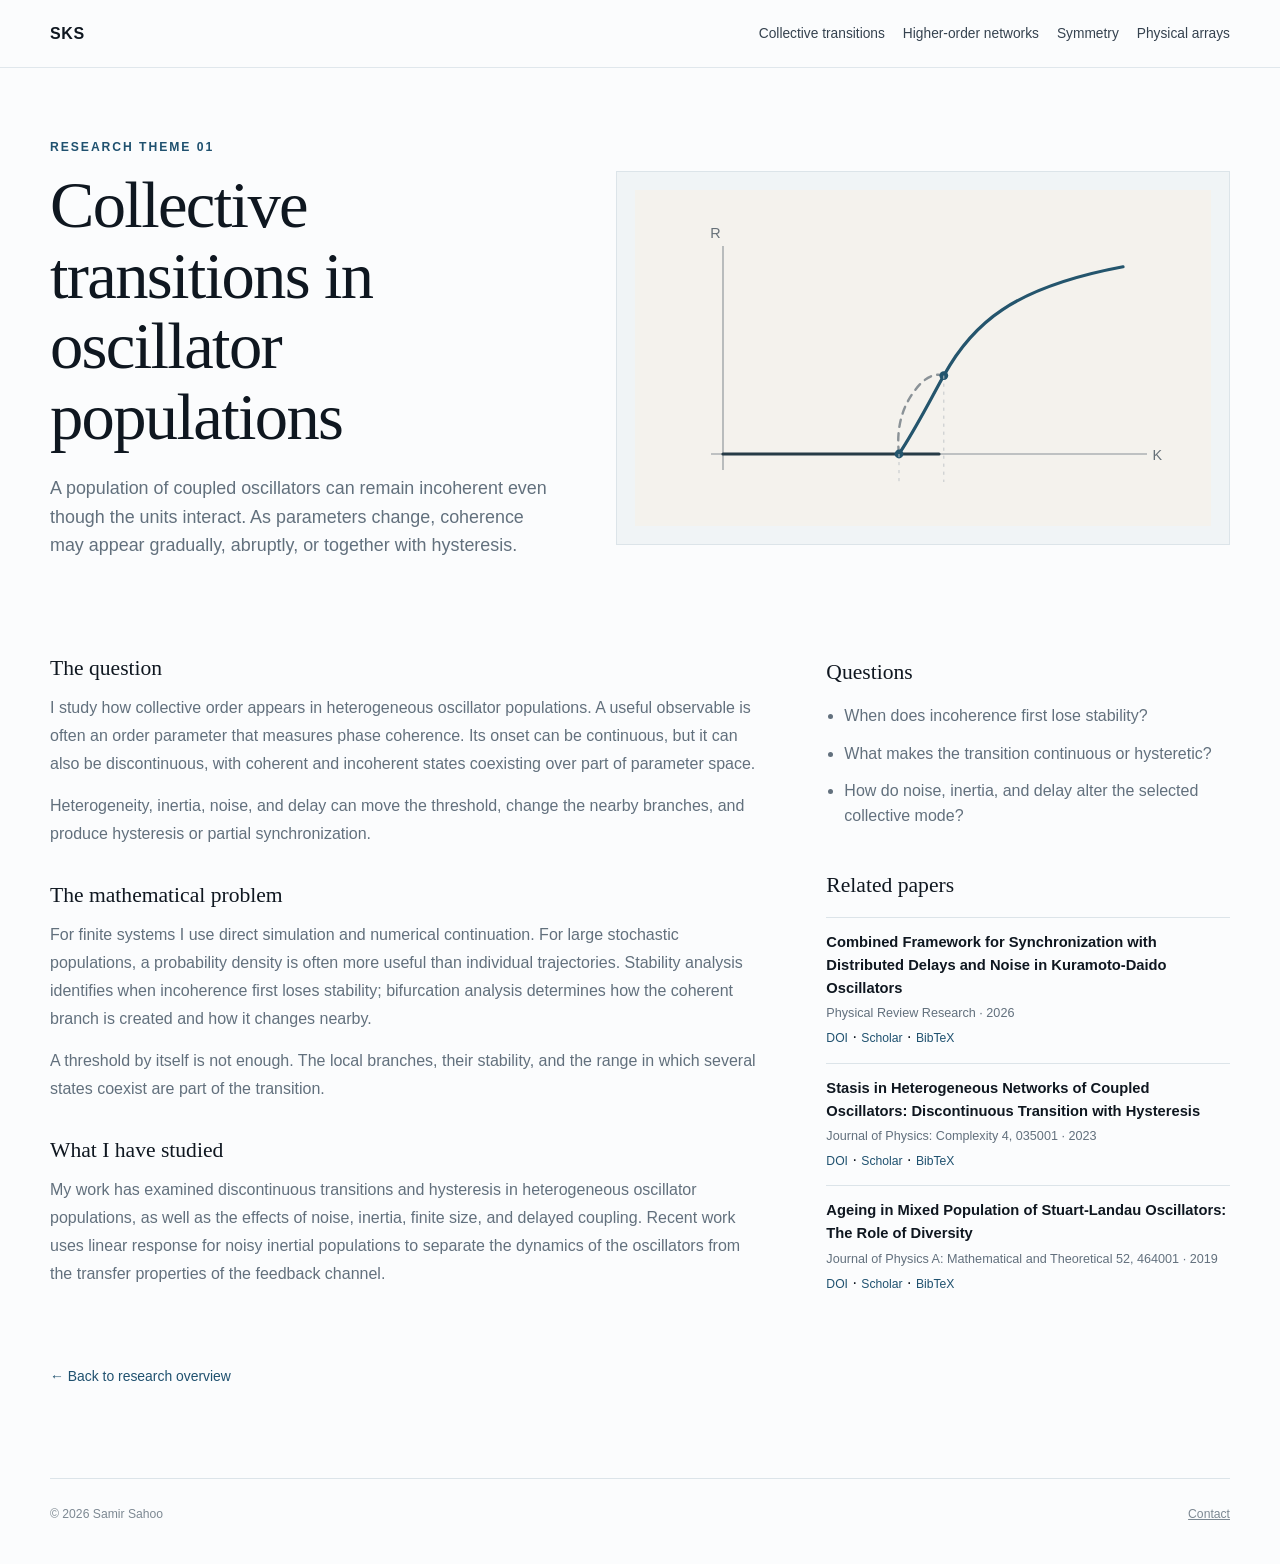
==== research/collective-transitions.html @ 724b837a "Add files via upload" ====
<!doctype html>
<html lang="en">
<head>
  <meta charset="utf-8" />
  <meta name="viewport" content="width=device-width, initial-scale=1" />
  <meta name="description" content="Research theme of Samir Sahoo" />
  <title>Research — Samir Sahoo</title>
  <link rel="stylesheet" href="../assets/css/styles.css" />
</head>
<body class="project-page-shell" data-project="collective-transitions">
  <header class="topbar project-topbar">
    <a class="brand" href="../index.html">SKS</a>
    <nav class="nav" aria-label="Research navigation">
      <a href="collective-transitions.html">Collective transitions</a>
      <a href="higher-order-networks.html">Higher-order networks</a>
      <a href="symmetry-bifurcation.html">Symmetry</a>
      <a href="physical-arrays.html">Physical arrays</a>
    </nav>
    <button class="nav-toggle" aria-label="Toggle menu">Menu</button>
  </header>

  <main class="project-page section-shell">
    <section class="project-hero">
      <div>
        <p id="project-kicker" class="eyebrow project-kicker"></p>
        <h1 id="project-title"></h1>
        <p id="project-lead" class="project-lead"></p>
      </div>
      <figure class="project-figure">
        <img id="project-figure" src="" alt="" />
      </figure>
    </section>

    <section class="project-body">
      <div id="project-prose" class="project-prose"></div>
      <aside class="project-aside">
        <h2>Questions</h2>
        <ul id="project-questions" class="question-list"></ul>
        <div class="related-pubs">
          <h2>Related papers</h2>
          <div id="related-pubs"></div>
        </div>
      </aside>
    </section>

    <a class="back-link" href="../index.html#research">← Back to research overview</a>
  </main>

  <footer class="footer section-shell">
    <span>© <span id="year"></span> Samir Sahoo</span>
    <span><a href="../index.html#contact">Contact</a></span>
  </footer>

  <script src="../assets/js/content.js"></script>
  <script src="../assets/js/project.js"></script>
</body>
</html>
---- assets/css/styles.css ----
:root{
  --ink:#0f1720;
  --muted:#62707d;
  --line:#dce4e9;
  --paper:#fbfcfd;
  --soft:#f3f6f8;
  --accent:#1f516f;
  --accent2:#537a90;
  --deep:#07111a;
  --max:1180px;
}
*{box-sizing:border-box}
html{scroll-behavior:smooth}
body{margin:0;background:var(--paper);color:var(--ink);font-family:"Avenir Next","Helvetica Neue",Arial,sans-serif;line-height:1.58;-webkit-font-smoothing:antialiased}
a{color:inherit}
.section-shell{width:min(calc(100% - 48px),var(--max));margin:0 auto}
.topbar{position:sticky;top:0;z-index:30;height:68px;padding:0 max(24px,calc((100vw - var(--max))/2));display:flex;align-items:center;justify-content:space-between;background:rgba(251,252,253,.92);backdrop-filter:blur(16px);border-bottom:1px solid rgba(220,228,233,.85)}
.brand{text-decoration:none;font-weight:700;letter-spacing:.04em}
.nav{display:flex;gap:26px;align-items:center}.nav a{text-decoration:none;font-size:.92rem;color:#35424f}.nav a:hover{color:var(--accent)}
.nav-toggle{display:none;background:none;border:0;font:inherit}
.hero{min-height:calc(100vh - 68px);display:grid;grid-template-columns:.9fr 1.1fr;gap:68px;align-items:center;padding:68px 0 72px}
.eyebrow{font-size:.76rem;letter-spacing:.16em;text-transform:uppercase;color:var(--accent);font-weight:700;margin:0 0 14px}
h1{font-family:Georgia,"Times New Roman",serif;font-size:clamp(3.35rem,6vw,6.35rem);line-height:.95;letter-spacing:-.045em;margin:0 0 24px;font-weight:500}
.hero-title{font-size:1rem;color:#34414d;margin:0 0 18px}.hero-summary{font-size:1.15rem;line-height:1.7;color:var(--muted);max-width:680px;margin:0 0 28px}
.hero-actions{display:flex;gap:12px}.button{display:inline-block;padding:11px 17px;border:1px solid var(--ink);text-decoration:none;font-size:.9rem;transition:transform .15s ease,background .15s ease}.button.primary{background:var(--ink);color:white}.button.ghost{background:transparent}.button:hover{transform:translateY(-1px)}
.hero-visual{margin:0;border-radius:2px;overflow:hidden;background:var(--deep);box-shadow:0 24px 80px rgba(25,42,55,.12)}.hero-visual img{display:block;width:100%;aspect-ratio:900/560;object-fit:cover}
.news-strip{display:grid;grid-template-columns:90px 1fr;gap:20px;padding:22px 0;border-top:1px solid var(--line);border-bottom:1px solid var(--line)}.news-label{font-size:.72rem;letter-spacing:.14em;text-transform:uppercase;color:var(--accent);font-weight:700;padding-top:3px}.news-list{display:grid;grid-template-columns:repeat(3,1fr);gap:28px}.news-item{min-width:0}.news-date{font-size:.73rem;color:#87939d}.news-item h3{font-size:.92rem;margin:4px 0 5px;font-weight:650}.news-item p{font-size:.81rem;line-height:1.45;color:var(--muted);margin:0}
.block{padding:92px 0;border-top:1px solid var(--line)}
.section-heading{max-width:760px;margin-bottom:40px}.section-heading.narrow{max-width:690px}.section-heading h2,.two-column h2,.contact h2,.project-page h1{font-family:Georgia,"Times New Roman",serif;font-size:clamp(2.15rem,4vw,3.55rem);line-height:1.06;letter-spacing:-.025em;margin:0 0 12px;font-weight:500}.section-heading p{color:var(--muted);font-size:1rem}.split-heading{max-width:none;display:flex;align-items:end;justify-content:space-between;gap:24px}
.card-grid{display:grid;grid-template-columns:repeat(2,1fr);gap:1px;background:var(--line);border:1px solid var(--line)}.research-card{background:var(--paper);padding:32px;min-height:286px;display:flex;flex-direction:column;transition:background .2s ease}.research-card:hover{background:#f8fafb}.card-index{font-size:.75rem;color:#8794a0;letter-spacing:.13em}.research-card h3,.direction-row h3{font-family:Georgia,"Times New Roman",serif;font-weight:500;font-size:1.55rem;margin:38px 0 10px}.research-card p,.direction-row p{color:var(--muted);margin:0}.tag-row{display:flex;flex-wrap:wrap;gap:7px;margin-top:auto;padding-top:24px}.tag-row span,.tag-cloud span{font-size:.74rem;border:1px solid var(--line);padding:5px 8px;color:#56636e;background:#fff}.card-link{margin-top:18px;font-size:.85rem;color:var(--accent);text-decoration:none}.card-link:hover{text-decoration:underline}
.muted-band{position:relative}.muted-band:before{content:"";position:absolute;z-index:-1;left:50%;top:0;width:100vw;height:100%;transform:translateX(-50%);background:var(--soft)}
.direction-row{display:grid;grid-template-columns:70px 1fr;gap:22px;padding:28px 0;border-top:1px solid #d9e0e5}.direction-row:last-child{border-bottom:1px solid #d9e0e5}.direction-number{font-size:.75rem;color:#89959e;letter-spacing:.14em;padding-top:7px}.direction-row h3{margin:0 0 7px;font-size:1.3rem}
.text-button{border:0;background:none;padding:0;color:var(--accent);font:inherit;font-size:.9rem;cursor:pointer}
.publication-list{border-top:1px solid var(--line)}.pub-row{display:grid;grid-template-columns:92px 1fr 112px;gap:26px;padding:24px 0;border-bottom:1px solid var(--line)}.pub-year{font-size:.82rem;color:#7f8b95;padding-top:4px}.pub-main h3{font-family:Georgia,"Times New Roman",serif;font-weight:500;font-size:1.15rem;line-height:1.35;margin:0 0 6px}.pub-main p{margin:2px 0;color:#66717b;font-size:.88rem}.pub-main .venue{color:#35424f}.pub-links{display:flex;gap:10px;justify-content:flex-end;align-items:flex-start;padding-top:3px}.pub-links a{font-size:.76rem;color:var(--accent);text-decoration:none;border-bottom:1px solid transparent}.pub-links a:hover{border-color:var(--accent)}
.two-column{display:grid;grid-template-columns:1fr 1fr;gap:80px}.two-column p{color:var(--muted)}.two-column h3{margin:0 0 14px;font-size:.9rem;letter-spacing:.1em;text-transform:uppercase}.two-column h3.spaced{margin-top:42px}.tag-cloud{display:flex;flex-wrap:wrap;gap:7px}.timeline-row{display:grid;grid-template-columns:104px 1fr;gap:20px;padding:17px 0;border-top:1px solid var(--line)}.timeline-date{font-size:.76rem;color:#79858f;padding-top:4px}.timeline-row h4{margin:0 0 2px;font-size:.98rem}.timeline-row p{margin:3px 0;color:var(--muted);font-size:.88rem}.timeline-row .place{color:#35424f}.timeline.wide{max-width:900px}
.contact{display:grid;grid-template-columns:1.25fr .75fr;gap:80px;align-items:end}.contact p{color:var(--muted);max-width:680px}.contact-links{display:grid;gap:10px}.contact-links a{text-decoration:none;border-top:1px solid var(--line);padding:12px 0;color:var(--accent)}
.footer{display:flex;justify-content:space-between;gap:20px;padding:26px 0 40px;border-top:1px solid var(--line);font-size:.76rem;color:#7c8892}
.reveal{opacity:0;transform:translateY(8px);transition:opacity .5s ease var(--delay,0ms),transform .5s ease var(--delay,0ms)}.reveal.visible{opacity:1;transform:none}

/* Project pages */
.project-topbar .nav{gap:18px}.project-topbar .nav a{font-size:.86rem}
.project-page{padding:70px 0 90px}.project-hero{display:grid;grid-template-columns:.9fr 1.1fr;gap:64px;align-items:center;margin-bottom:78px}.project-kicker{margin-bottom:13px}.project-page h1{font-size:clamp(2.8rem,5.2vw,5.35rem);margin-bottom:22px}.project-lead{font-size:1.12rem;color:var(--muted);max-width:700px}.project-figure{margin:0;background:#f0f4f6;border:1px solid var(--line);padding:18px}.project-figure img{display:block;width:100%;height:auto}.project-body{display:grid;grid-template-columns:1.4fr .8fr;gap:70px}.project-prose p{color:var(--muted);font-size:1rem;line-height:1.75;margin:0 0 18px}.project-aside h2{font-family:Georgia,"Times New Roman",serif;font-weight:500;font-size:1.35rem;margin:0 0 14px}.question-list{margin:0;padding-left:18px;color:var(--muted)}.question-list li{margin:0 0 12px}.related-pubs{margin-top:40px}.related-pubs article{padding:13px 0;border-top:1px solid var(--line)}.related-pubs h3{font-size:.92rem;font-weight:600;margin:0 0 4px}.related-pubs p{font-size:.79rem;color:var(--muted);margin:0}.related-pubs a{font-size:.76rem;color:var(--accent);text-decoration:none}.back-link{display:inline-block;margin-top:58px;color:var(--accent);text-decoration:none;font-size:.87rem}.back-link:hover{text-decoration:underline}

@media (max-width:900px){.hero,.project-hero{grid-template-columns:1fr;min-height:auto;gap:40px}.hero-visual,.project-figure{order:-1}.two-column,.contact,.project-body{grid-template-columns:1fr;gap:44px}.nav{display:none;position:absolute;top:68px;left:0;right:0;flex-direction:column;align-items:flex-start;background:var(--paper);padding:18px 24px 24px;border-bottom:1px solid var(--line)}.nav.open{display:flex}.nav-toggle{display:block}.card-grid{grid-template-columns:1fr}.split-heading{align-items:flex-start;flex-direction:column}.block{padding:74px 0}.news-list{grid-template-columns:1fr}.news-strip{grid-template-columns:1fr}.pub-row{grid-template-columns:70px 1fr}.pub-links{grid-column:2;justify-content:flex-start}.project-page{padding-top:46px}}
@media (max-width:560px){.section-shell{width:min(calc(100% - 30px),var(--max))}.hero{padding:40px 0}.block{padding:60px 0}.pub-row{grid-template-columns:1fr;gap:4px}.pub-links{grid-column:1;justify-content:flex-start}.direction-row{grid-template-columns:44px 1fr}.timeline-row{grid-template-columns:1fr;gap:3px}.footer{flex-direction:column}.research-card{padding:24px;min-height:240px}.project-page h1{font-size:2.65rem}.project-figure{padding:10px}}
@media (prefers-reduced-motion:reduce){html{scroll-behavior:auto}.reveal{opacity:1;transform:none;transition:none}.hero-visual img{animation:none}}

/* Refinement pass */
.publication-actions{display:flex;gap:18px;align-items:center;flex-wrap:wrap}
.bib-link{border:0;background:none;padding:0;color:var(--accent);font:inherit;font-size:.76rem;cursor:pointer;border-bottom:1px solid transparent}
.bib-link:hover{border-color:var(--accent)}
.essay-section{margin:0 0 34px}.essay-section:last-child{margin-bottom:0}
.essay-section h2{font-family:Georgia,"Times New Roman",serif;font-weight:500;font-size:1.35rem;line-height:1.25;margin:0 0 12px;color:var(--ink)}
.essay-section p{margin:0 0 14px}
.portrait-slot{float:right;width:140px;margin:0 0 22px 28px}.portrait-slot img{display:block;width:100%;aspect-ratio:1/1;object-fit:cover;border-radius:2px;border:1px solid var(--line)}
@media (max-width:560px){.portrait-slot{float:none;width:112px;margin:0 0 20px}}

/* v6: preserve the v4 visual system while improving accessibility and full-view media handling */
.skip-link{position:absolute;left:16px;top:-60px;z-index:100;background:var(--ink);color:#fff;padding:10px 14px;text-decoration:none;border-radius:2px;transition:top .15s ease}
.skip-link:focus{top:12px}
a:focus-visible,button:focus-visible{outline:2px solid var(--accent);outline-offset:3px}
.hero-visual picture{display:block;width:100%}
.hero-visual img{display:block;width:100%;height:auto;aspect-ratio:auto;object-fit:contain}
@media (max-width:900px){.hero-visual{max-width:760px;margin-inline:auto}}
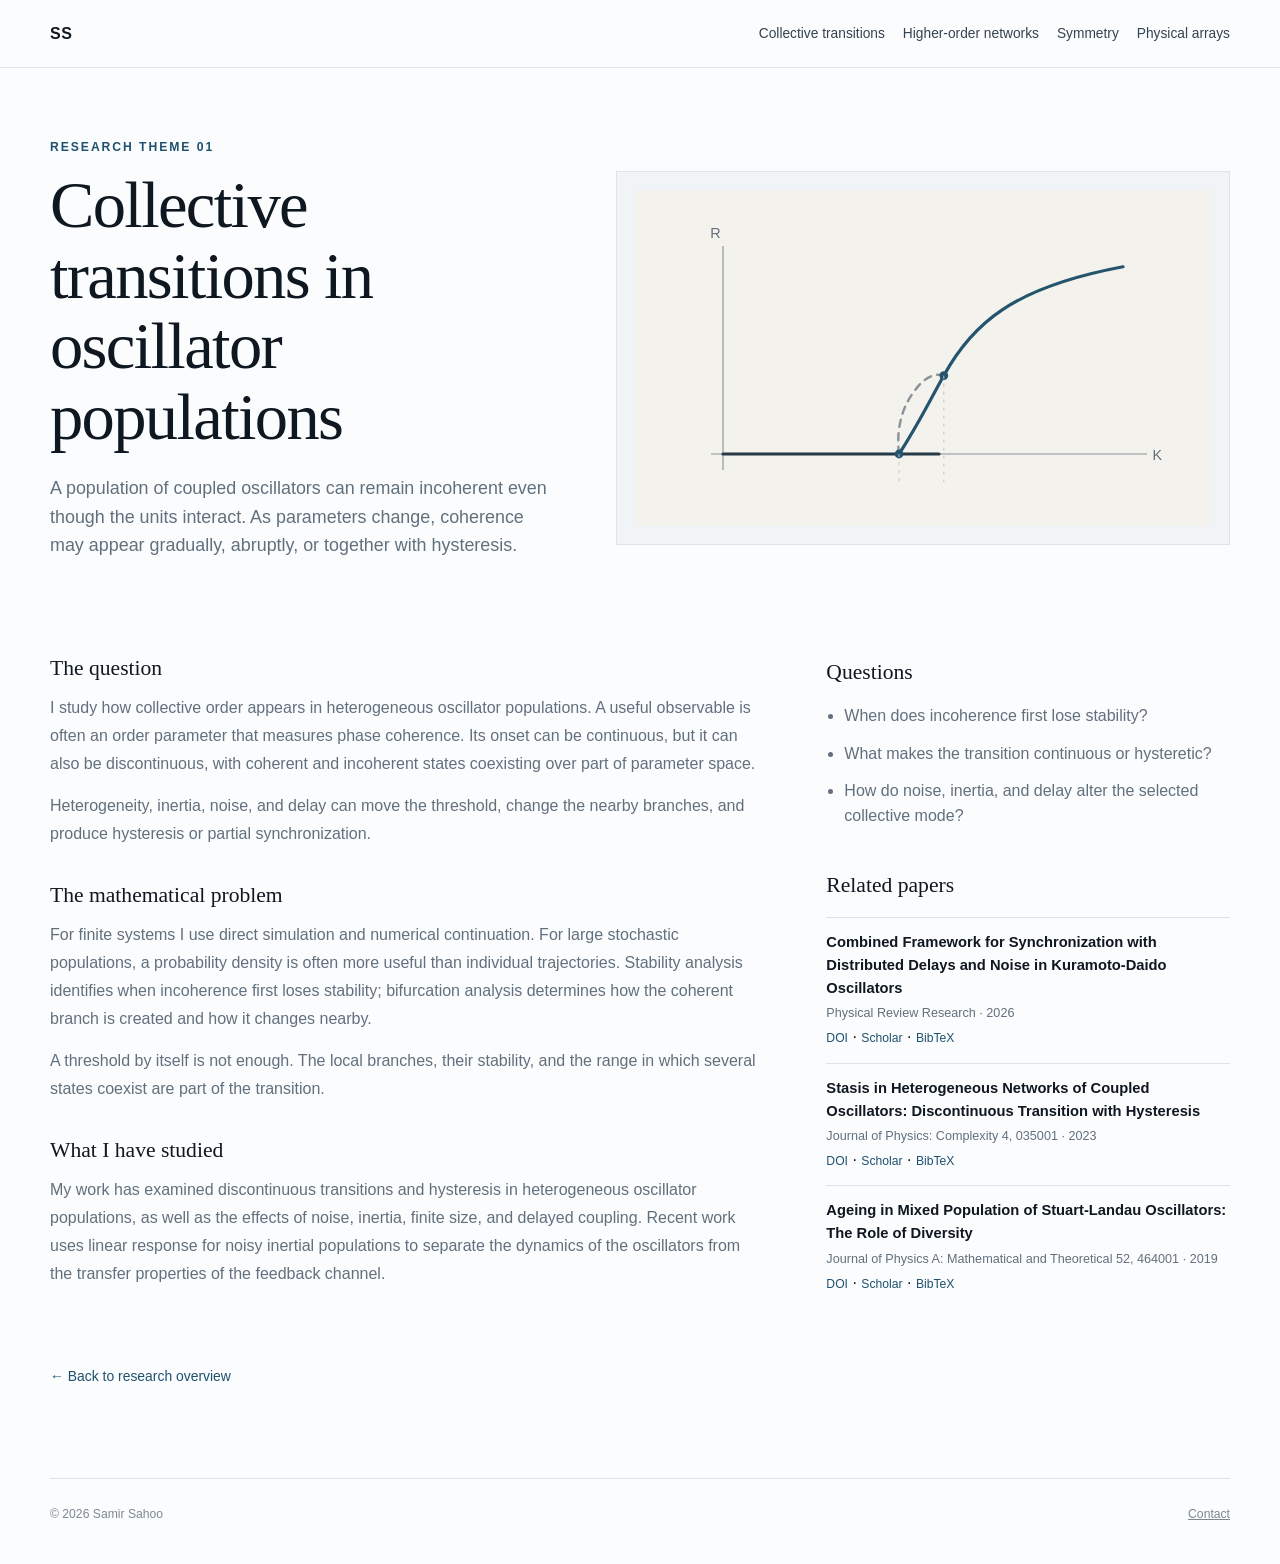
==== commit 6d66dd86: "Update collective-transitions.html" ====
--- a/research/collective-transitions.html
+++ b/research/collective-transitions.html
@@ -9,7 +9,7 @@
 </head>
 <body class="project-page-shell" data-project="collective-transitions">
   <header class="topbar project-topbar">
-    <a class="brand" href="../index.html">SKS</a>
+    <a class="brand" href="../index.html">SS</a>
     <nav class="nav" aria-label="Research navigation">
       <a href="collective-transitions.html">Collective transitions</a>
       <a href="higher-order-networks.html">Higher-order networks</a>
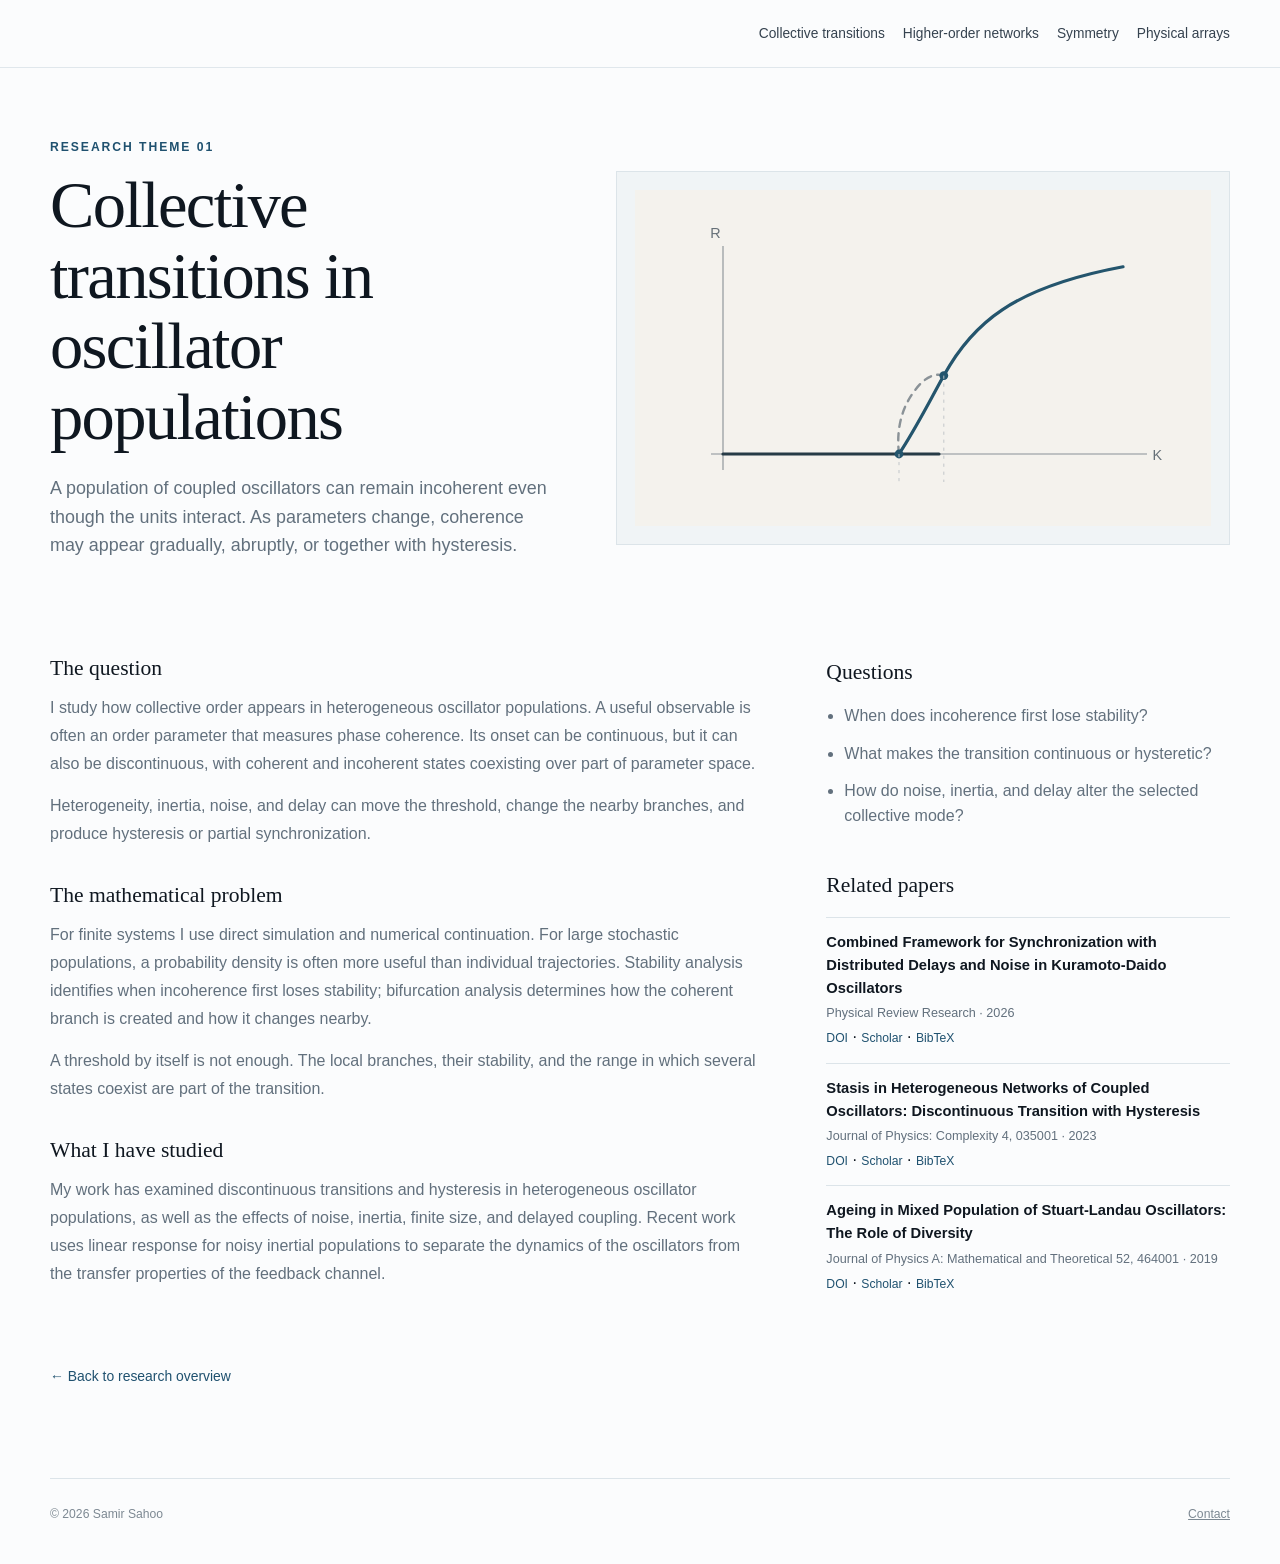
==== commit bfe28bc8: "Update collective-transitions.html" ====
--- a/research/collective-transitions.html
+++ b/research/collective-transitions.html
@@ -3,13 +3,22 @@
 <head>
   <meta charset="utf-8" />
   <meta name="viewport" content="width=device-width, initial-scale=1" />
-  <meta name="description" content="Research theme of Samir Sahoo" />
-  <title>Research — Samir Sahoo</title>
+  <meta
+  name="description"
+  content="Research by Samir Sahoo on synchronization and collective transitions in heterogeneous nonlinear oscillator systems with noise, inertia, and delay."
+>
+  <title>Collective Transitions | Samir Sahoo</title>
+  <link rel="icon"
+      type="image/svg+xml"
+      href="../assets/media/sam-mark.svg">
   <link rel="stylesheet" href="../assets/css/styles.css" />
 </head>
 <body class="project-page-shell" data-project="collective-transitions">
   <header class="topbar project-topbar">
-    <a class="brand" href="../index.html">SS</a>
+    <a class="brand" href="../index.html" aria-label="Home">
+    <img src="../assets/media/sam-wordmark.svg"
+         alt="Sam"
+         class="brand-mark"></a>
     <nav class="nav" aria-label="Research navigation">
       <a href="collective-transitions.html">Collective transitions</a>
       <a href="higher-order-networks.html">Higher-order networks</a>
